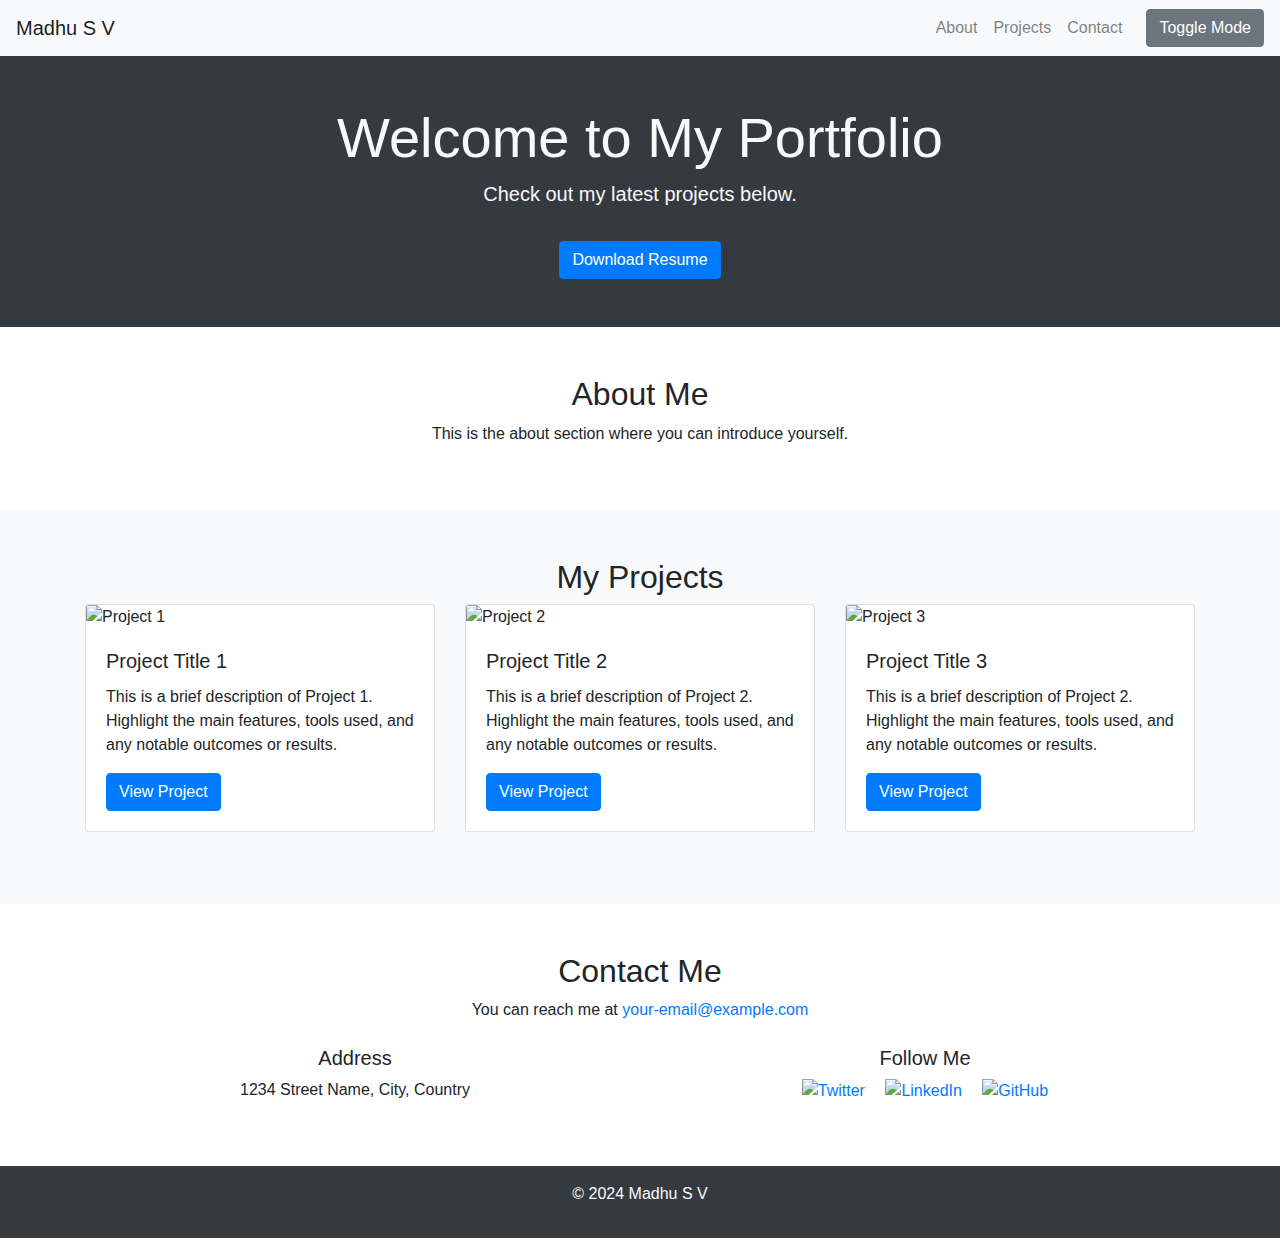
==== index.html @ d9b67cb0 "Update index.html" ====
<!DOCTYPE html>
<html lang="en">
<head>
    <meta charset="UTF-8">
    <meta name="viewport" content="width=device-width, initial-scale=1.0">
    <title>Madhu S V</title>
    <link rel="stylesheet" href="https://stackpath.bootstrapcdn.com/bootstrap/4.5.2/css/bootstrap.min.css">
    <link rel="stylesheet" href="https://cdnjs.cloudflare.com/ajax/libs/animate.css/4.1.1/animate.min.css"/>
    <link rel="stylesheet" href="css/styles.css">
</head>
<body>
    <!-- Navigation -->
    <nav class="navbar navbar-expand-lg navbar-light bg-light">
        <a class="navbar-brand" href="#">Madhu S V</a>
        <button class="navbar-toggler" type="button" data-toggle="collapse" data-target="#navbarNav" aria-controls="navbarNav" aria-expanded="false" aria-label="Toggle navigation">
            <span class="navbar-toggler-icon"></span>
        </button>
        <div class="collapse navbar-collapse" id="navbarNav">
            <ul class="navbar-nav ml-auto">
                <li class="nav-item"><a class="nav-link" href="#about">About</a></li>
                <li class="nav-item"><a class="nav-link" href="#projects">Projects</a></li>
                <li class="nav-item"><a class="nav-link" href="#contact">Contact</a></li>
            </ul>
        </div>
        <button id="mode-toggle" class="btn btn-secondary ml-3">Toggle Mode</button>
    </nav>

    <!-- Showcase Section -->
    <section id="showcase" class="text-center text-light bg-dark py-5">
        <div class="container">
            <h1 class="display-4 animate__animated animate__fadeInDown">Welcome to My Portfolio</h1>
            <p class="lead animate__animated animate__fadeInUp">Check out my latest projects below.</p>
            <a href="resume.pdf" download="YourName_Resume.pdf" class="btn btn-primary mt-3 animate__animated animate__fadeInUp">Download Resume</a>
        </div>
    </section>

    <!-- About Section -->
    <section id="about" class="py-5">
        <div class="container">
            <h2 class="text-center animate__animated animate__fadeInLeft">About Me</h2>
            <p class="text-center animate__animated animate__fadeInRight">This is the about section where you can introduce yourself.</p>
        </div>
    </section>

    <!-- Projects Section -->
    <section id="projects" class="py-5 bg-light">
        <div class="container">
            <h2 class="text-center animate__animated animate__fadeInLeft">My Projects</h2>
            <div class="row">
                <div class="col-md-4 mb-4">
                    <div class="card animate__animated animate__fadeInUp">
                        <img src="images/project1.jpg" class="card-img-top" alt="Project 1">
                        <div class="card-body">
                            <h5 class="card-title">Project Title 1</h5>
                            <p class="card-text">This is a brief description of Project 1. Highlight the main features, tools used, and any notable outcomes or results.</p>
                            <a href="https://github.com/username/project1" target="_blank" class="btn btn-primary">View Project</a>
                        </div>
                    </div>
                </div>
                <div class="col-md-4 mb-4">
                    <div class="card animate__animated animate__fadeInUp">
                        <img src="images/project2.jpg" class="card-img-top" alt="Project 2">
                        <div class="card-body">
                            <h5 class="card-title">Project Title 2</h5>
                            <p class="card-text">This is a brief description of Project 2. Highlight the main features, tools used, and any notable outcomes or results.</p>
                            <a href="https://github.com/username/project2" target="_blank" class="btn btn-primary">View Project</a>
                        </div>
                    </div>
                </div>
                <div class="col-md-4 mb-4">
                    <div class="card animate__animated animate__fadeInUp">
                        <img src="images/project2.jpg" class="card-img-top" alt="Project 3">
                        <div class="card-body">
                            <h5 class="card-title">Project Title 3</h5>
                            <p class="card-text">This is a brief description of Project 2. Highlight the main features, tools used, and any notable outcomes or results.</p>
                            <a href="https://github.com/username/project2" target="_blank" class="btn btn-primary">View Project</a>
                        </div>
                    </div>
                </div>
                <!-- Add more projects as needed -->
            </div>
        </div>
    </section>

    <!-- Contact Section -->
    <section id="contact" class="py-5">
        <div class="container">
            <h2 class="text-center animate__animated animate__fadeInLeft">Contact Me</h2>
            <p class="text-center animate__animated animate__fadeInRight">You can reach me at <a href="mailto:your-email@example.com">your-email@example.com</a></p>
            <div class="row mt-4">
                <div class="col-md-6 text-center">
                    <h5 class="animate__animated animate__fadeInLeft">Address</h5>
                    <p class="animate__animated animate__fadeInRight">1234 Street Name, City, Country</p>
                </div>
                <div class="col-md-6 text-center">
                    <h5 class="animate__animated animate__fadeInLeft">Follow Me</h5>
                    <div class="animate__animated animate__fadeInRight">
                        <a href="https://twitter.com/username" target="_blank" class="mx-2"><img src="images/twitter-icon.png" alt="Twitter" width="30"></a>
                        <a href="https://linkedin.com/in/username" target="_blank" class="mx-2"><img src="images/linkedin-icon.png" alt="LinkedIn" width="30"></a>
                        <a href="https://github.com/username" target="_blank" class="mx-2"><img src="images/github-icon.png" alt="GitHub" width="30"></a>
                        <!-- Add more social media icons as needed -->
                    </div>
                </div>
            </div>
        </div>
    </section>

    <!-- Footer -->
    <footer class="bg-dark text-light text-center py-3">
        <div class="container">
            <p>&copy; 2024 Madhu S V</p>
        </div>
    </footer>

    <script src="https://code.jquery.com/jquery-3.5.1.slim.min.js"></script>
    <script src="https://cdn.jsdelivr.net/npm/@popperjs/core@2.9.2/dist/umd/popper.min.js"></script>
    <script src="https://stackpath.bootstrapcdn.com/bootstrap/4.5.2/js/bootstrap.min.js"></script>
    <script src="js/scripts.js"></script>
</body>
</html>
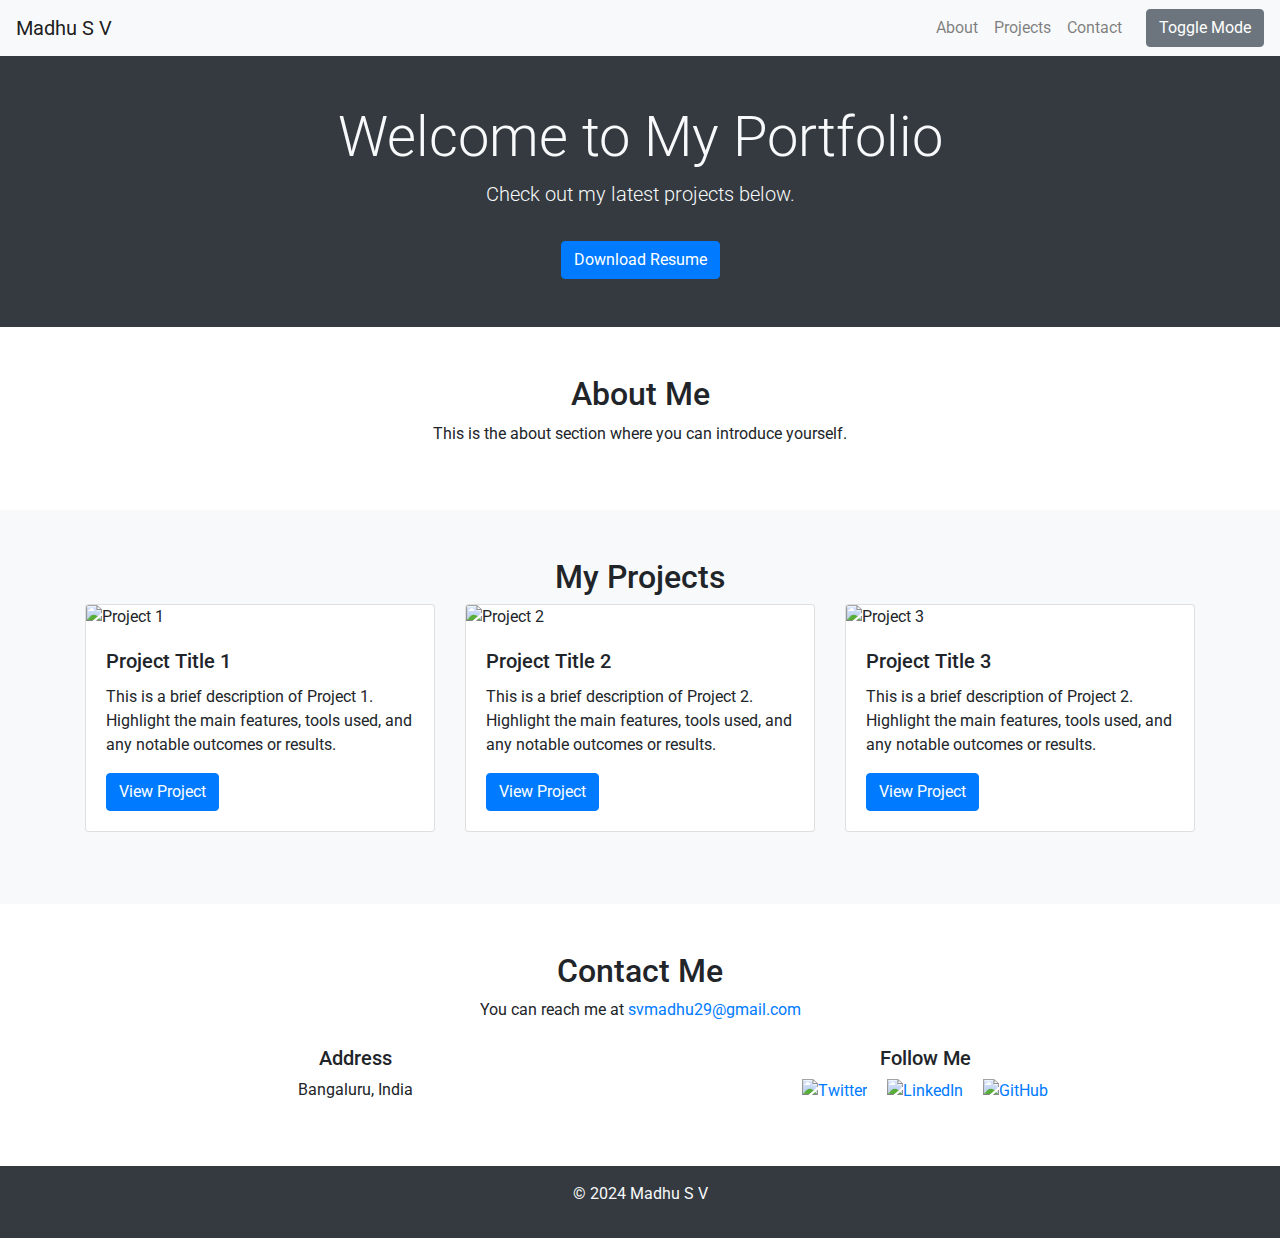
==== commit 9cac3f37: "Update index.html" ====
--- a/index.html
+++ b/index.html
@@ -4,9 +4,20 @@
     <meta charset="UTF-8">
     <meta name="viewport" content="width=device-width, initial-scale=1.0">
     <title>Madhu S V</title>
+
+    
+<link rel="preconnect" href="https://fonts.googleapis.com">
+<link rel="preconnect" href="https://fonts.gstatic.com" crossorigin>
+<link href="https://fonts.googleapis.com/css2?family=Poppins:wght@700&family=Roboto:wght@400;700&family=Saira+Stencil+One&display=swap"
+  rel="stylesheet">
+    <script type="module" src="https://unpkg.com/ionicons@5.5.2/dist/ionicons/ionicons.esm.js"></script>
+<script nomodule src="https://unpkg.com/ionicons@5.5.2/dist/ionicons/ionicons.js"></script>
+
+    
+    
     <link rel="stylesheet" href="https://stackpath.bootstrapcdn.com/bootstrap/4.5.2/css/bootstrap.min.css">
     <link rel="stylesheet" href="https://cdnjs.cloudflare.com/ajax/libs/animate.css/4.1.1/animate.min.css"/>
-    <link rel="stylesheet" href="css/styles.css">
+    <link rel="stylesheet" href="css/style.css">
 </head>
 <body>
     <!-- Navigation -->
@@ -86,18 +97,18 @@
     <section id="contact" class="py-5">
         <div class="container">
             <h2 class="text-center animate__animated animate__fadeInLeft">Contact Me</h2>
-            <p class="text-center animate__animated animate__fadeInRight">You can reach me at <a href="mailto:your-email@example.com">your-email@example.com</a></p>
+            <p class="text-center animate__animated animate__fadeInRight">You can reach me at <a href="mailto:your-email@example.com">svmadhu29@gmail.com</a></p>
             <div class="row mt-4">
                 <div class="col-md-6 text-center">
                     <h5 class="animate__animated animate__fadeInLeft">Address</h5>
-                    <p class="animate__animated animate__fadeInRight">1234 Street Name, City, Country</p>
+                    <p class="animate__animated animate__fadeInRight">Bangaluru, India</p>
                 </div>
                 <div class="col-md-6 text-center">
                     <h5 class="animate__animated animate__fadeInLeft">Follow Me</h5>
                     <div class="animate__animated animate__fadeInRight">
-                        <a href="https://twitter.com/username" target="_blank" class="mx-2"><img src="images/twitter-icon.png" alt="Twitter" width="30"></a>
-                        <a href="https://linkedin.com/in/username" target="_blank" class="mx-2"><img src="images/linkedin-icon.png" alt="LinkedIn" width="30"></a>
-                        <a href="https://github.com/username" target="_blank" class="mx-2"><img src="images/github-icon.png" alt="GitHub" width="30"></a>
+                        <a href="https://x.com/madhu_sv_" target="_blank" class="mx-2"><img src="images/twitter-icon.png" alt="Twitter" width="30"></a>
+                        <a href="https://linkedin.com/in/madhusv" target="_blank" class="mx-2"><img src="images/linkedin-icon.png" alt="LinkedIn" width="30"></a>
+                        <a href="https://github.com/madhusv333" target="_blank" class="mx-2"><img src="images/github-icon.png" alt="GitHub" width="30"></a>
                         <!-- Add more social media icons as needed -->
                     </div>
                 </div>
@@ -115,6 +126,6 @@
     <script src="https://code.jquery.com/jquery-3.5.1.slim.min.js"></script>
     <script src="https://cdn.jsdelivr.net/npm/@popperjs/core@2.9.2/dist/umd/popper.min.js"></script>
     <script src="https://stackpath.bootstrapcdn.com/bootstrap/4.5.2/js/bootstrap.min.js"></script>
-    <script src="js/scripts.js"></script>
+    <script src="js/script.js"></script>
 </body>
 </html>
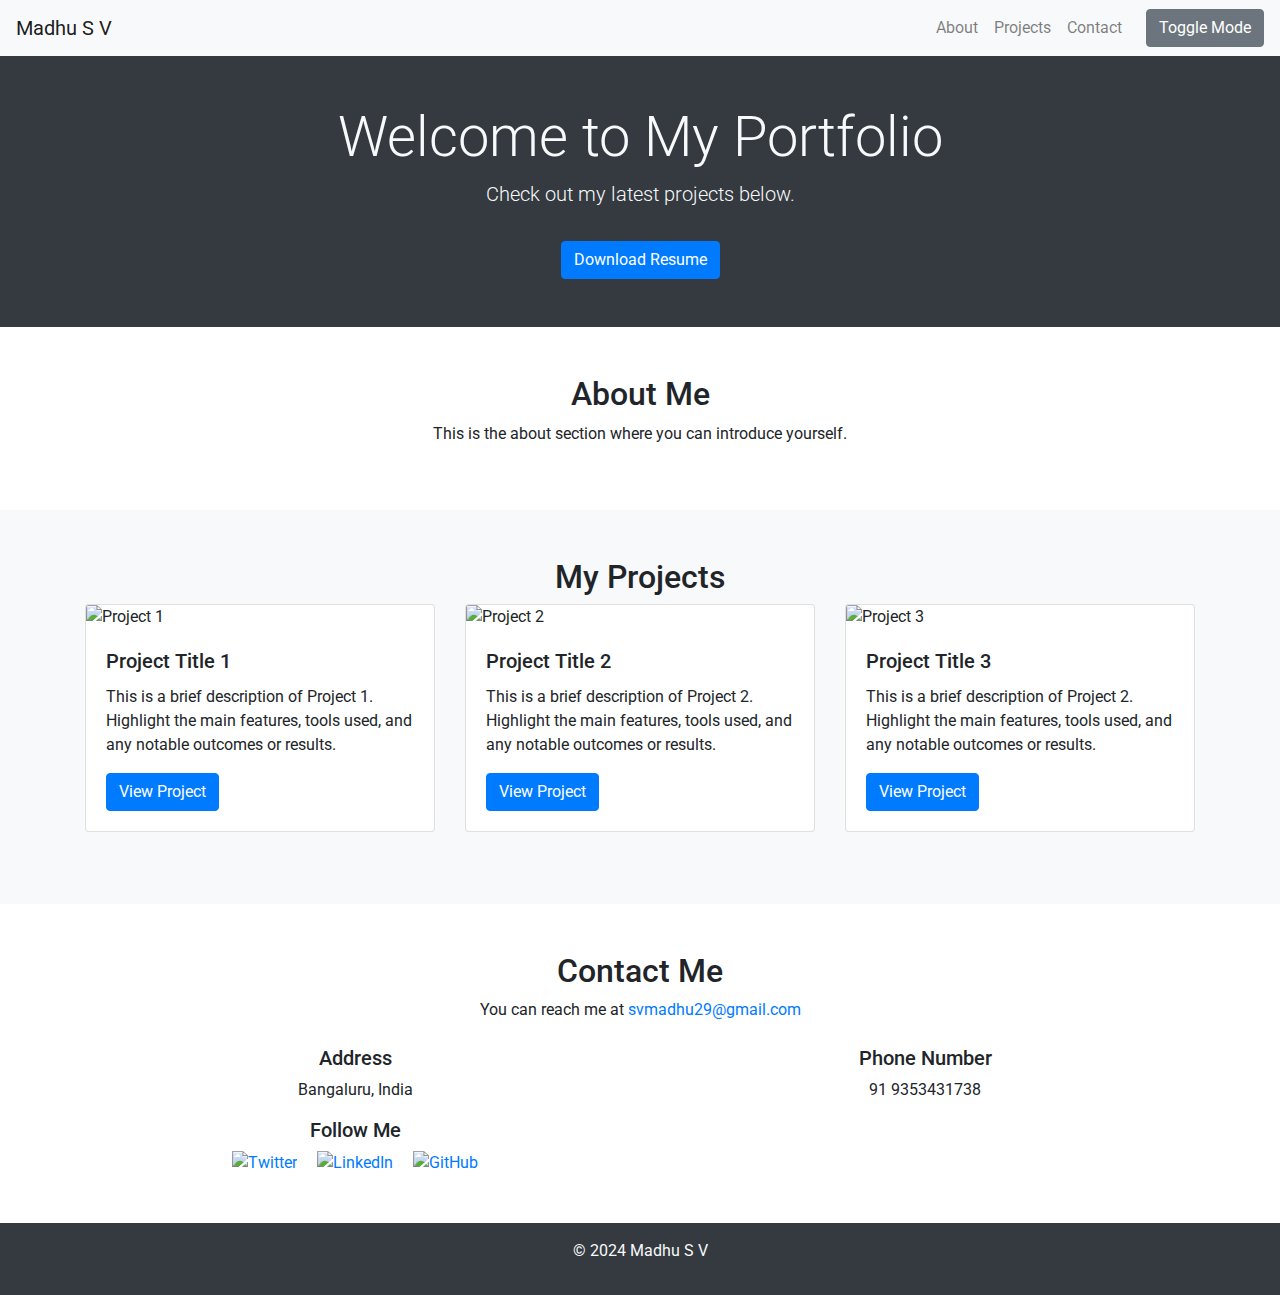
==== commit ece29ff0: "Update index.html" ====
--- a/index.html
+++ b/index.html
@@ -5,7 +5,7 @@
     <meta name="viewport" content="width=device-width, initial-scale=1.0">
     <title>Madhu S V</title>
 
-    
+<link rel="shortcut icon" href="./73734803.jpeg" type="image/svg+xml">    
 <link rel="preconnect" href="https://fonts.googleapis.com">
 <link rel="preconnect" href="https://fonts.gstatic.com" crossorigin>
 <link href="https://fonts.googleapis.com/css2?family=Poppins:wght@700&family=Roboto:wght@400;700&family=Saira+Stencil+One&display=swap"
@@ -104,6 +104,10 @@
                     <p class="animate__animated animate__fadeInRight">Bangaluru, India</p>
                 </div>
                 <div class="col-md-6 text-center">
+                    <h5 class="animate__animated animate__fadeInLeft">Phone Number</h5>
+                    <p class="animate__animated animate__fadeInRight"> 91 9353431738</p>
+                </div>
+                <div class="col-md-6 text-center">
                     <h5 class="animate__animated animate__fadeInLeft">Follow Me</h5>
                     <div class="animate__animated animate__fadeInRight">
                         <a href="https://x.com/madhu_sv_" target="_blank" class="mx-2"><img src="images/twitter-icon.png" alt="Twitter" width="30"></a>
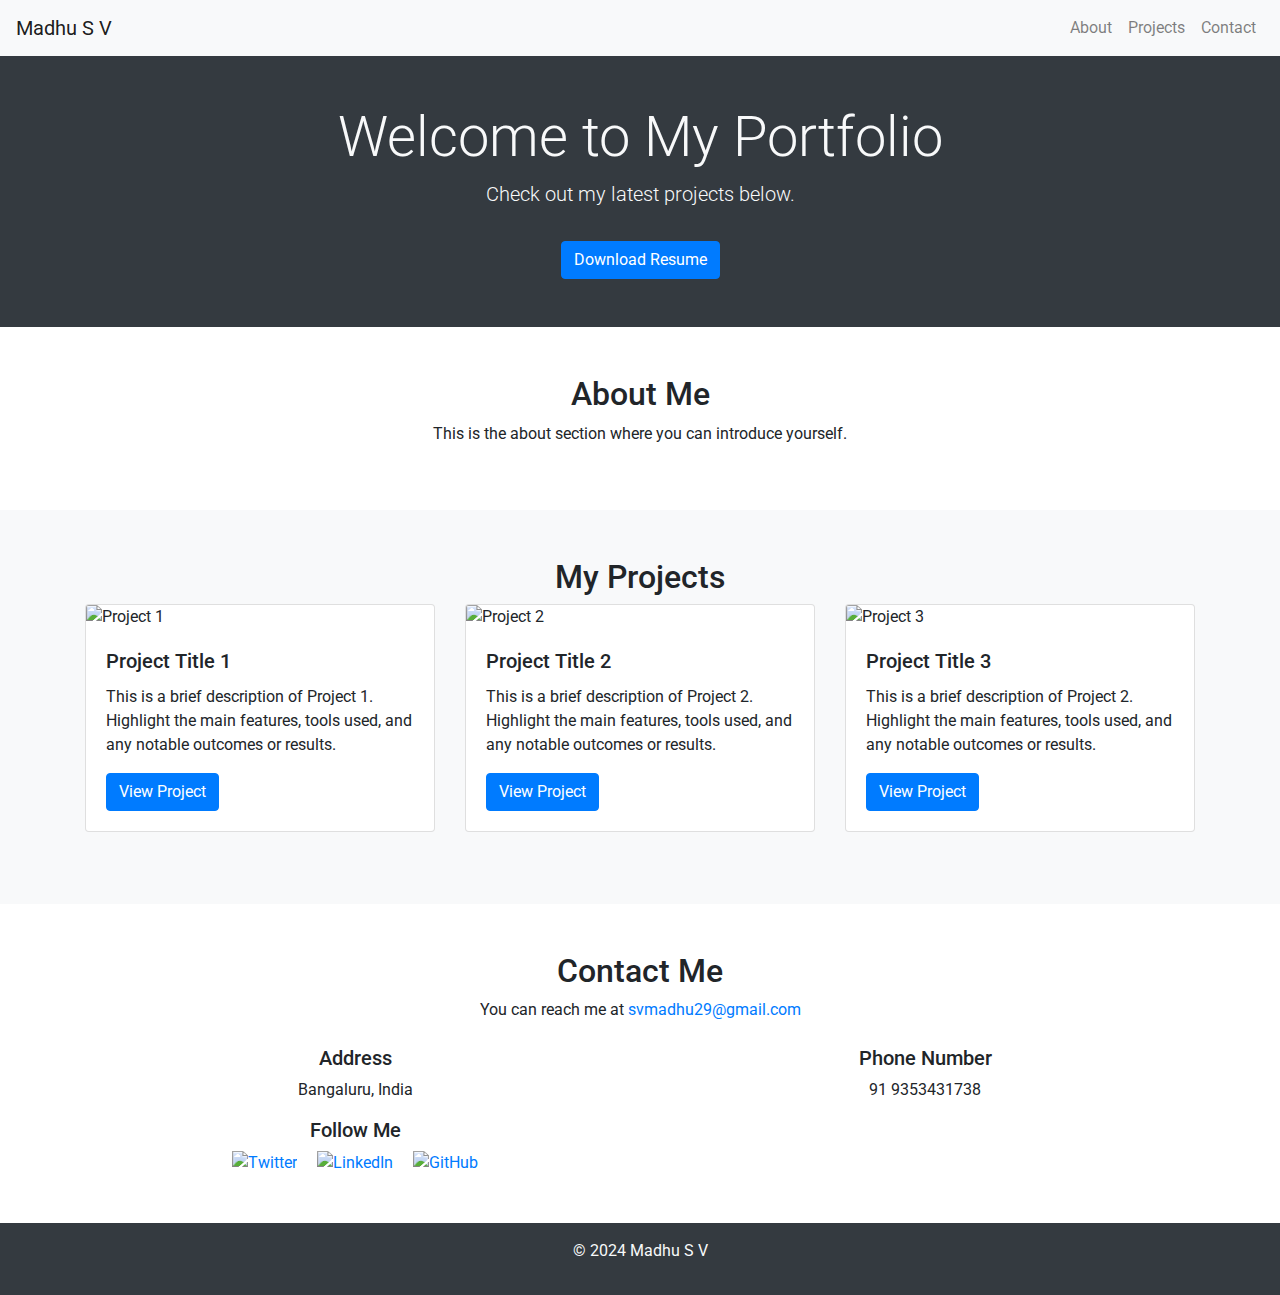
==== commit 7a6a37c7: "Update index.html" ====
--- a/index.html
+++ b/index.html
@@ -5,7 +5,7 @@
     <meta name="viewport" content="width=device-width, initial-scale=1.0">
     <title>Madhu S V</title>
 
-<link rel="shortcut icon" href="./73734803.jpeg" type="image/svg+xml">    
+<link rel="shortcut icon" href="73734803.jpeg" type="image">    
 <link rel="preconnect" href="https://fonts.googleapis.com">
 <link rel="preconnect" href="https://fonts.gstatic.com" crossorigin>
 <link href="https://fonts.googleapis.com/css2?family=Poppins:wght@700&family=Roboto:wght@400;700&family=Saira+Stencil+One&display=swap"
@@ -33,7 +33,7 @@
                 <li class="nav-item"><a class="nav-link" href="#contact">Contact</a></li>
             </ul>
         </div>
-        <button id="mode-toggle" class="btn btn-secondary ml-3">Toggle Mode</button>
+        
     </nav>
 
     <!-- Showcase Section -->
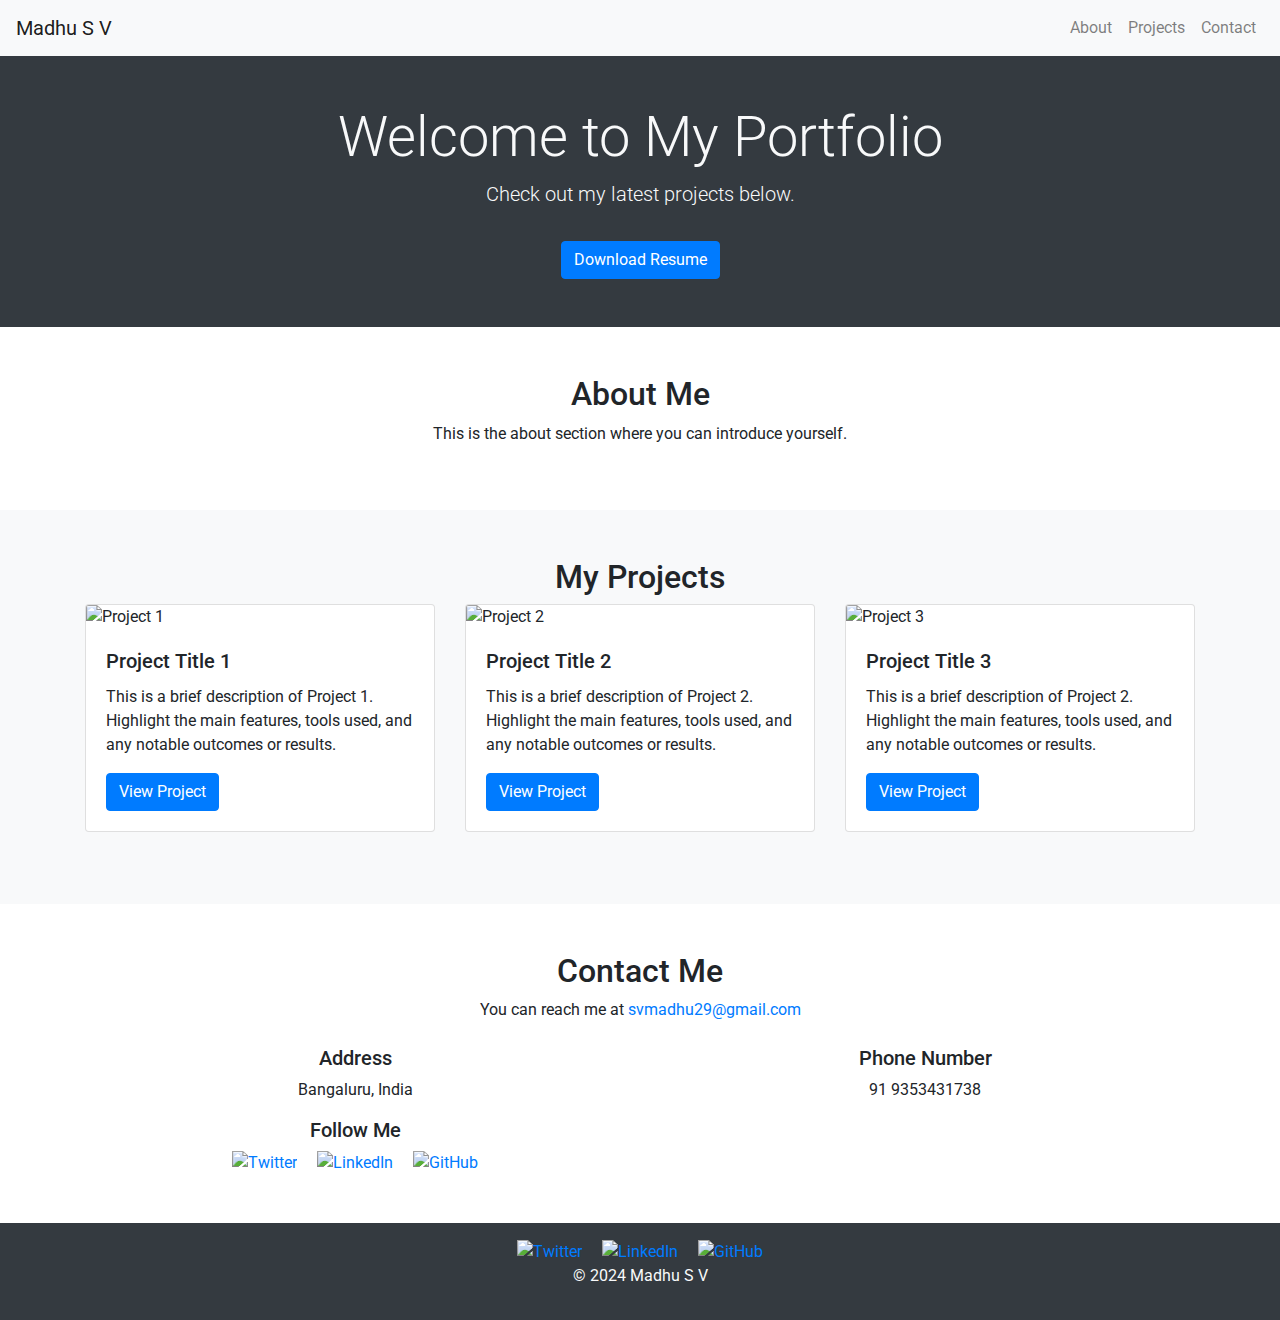
==== commit f6e7061e: "Update index.html" ====
--- a/index.html
+++ b/index.html
@@ -1,4 +1,4 @@
-<!DOCTYPE html>
+<!DOCTYPE html>                    
 <html lang="en">
 <head>
     <meta charset="UTF-8">
@@ -122,7 +122,9 @@
 
     <!-- Footer -->
     <footer class="bg-dark text-light text-center py-3">
-        <div class="container">
+        <div class="container"><a href="https://x.com/madhu_sv_" target="_blank" class="mx-2"><img src="images/twitter-icon.png" alt="Twitter" width="30"></a>
+                        <a href="https://linkedin.com/in/madhusv" target="_blank" class="mx-2"><img src="images/linkedin-icon.png" alt="LinkedIn" width="30"></a>
+                        <a href="https://github.com/madhusv333" target="_blank" class="mx-2"><img src="images/github-icon.png" alt="GitHub" width="30"></a>
             <p>&copy; 2024 Madhu S V</p>
         </div>
     </footer>
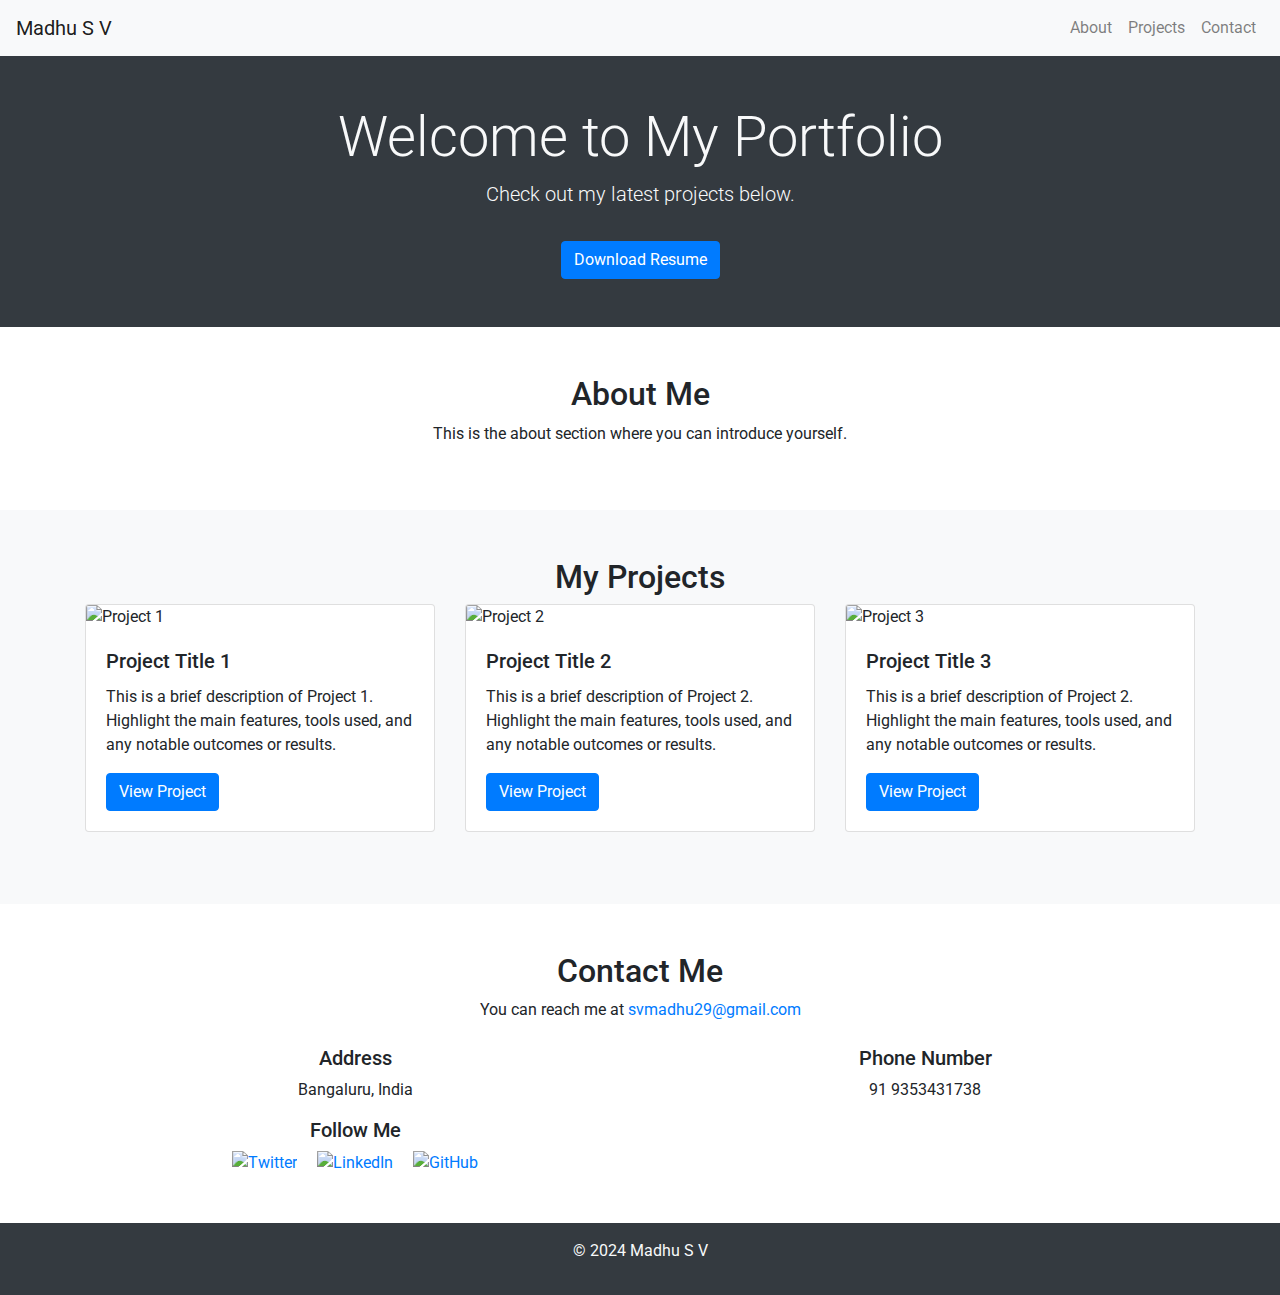
==== commit c65068b4: "Update index.html" ====
--- a/index.html
+++ b/index.html
@@ -122,9 +122,7 @@
 
     <!-- Footer -->
     <footer class="bg-dark text-light text-center py-3">
-        <div class="container"><a href="https://x.com/madhu_sv_" target="_blank" class="mx-2"><img src="images/twitter-icon.png" alt="Twitter" width="30"></a>
-                        <a href="https://linkedin.com/in/madhusv" target="_blank" class="mx-2"><img src="images/linkedin-icon.png" alt="LinkedIn" width="30"></a>
-                        <a href="https://github.com/madhusv333" target="_blank" class="mx-2"><img src="images/github-icon.png" alt="GitHub" width="30"></a>
+        <div class="container">
             <p>&copy; 2024 Madhu S V</p>
         </div>
     </footer>
